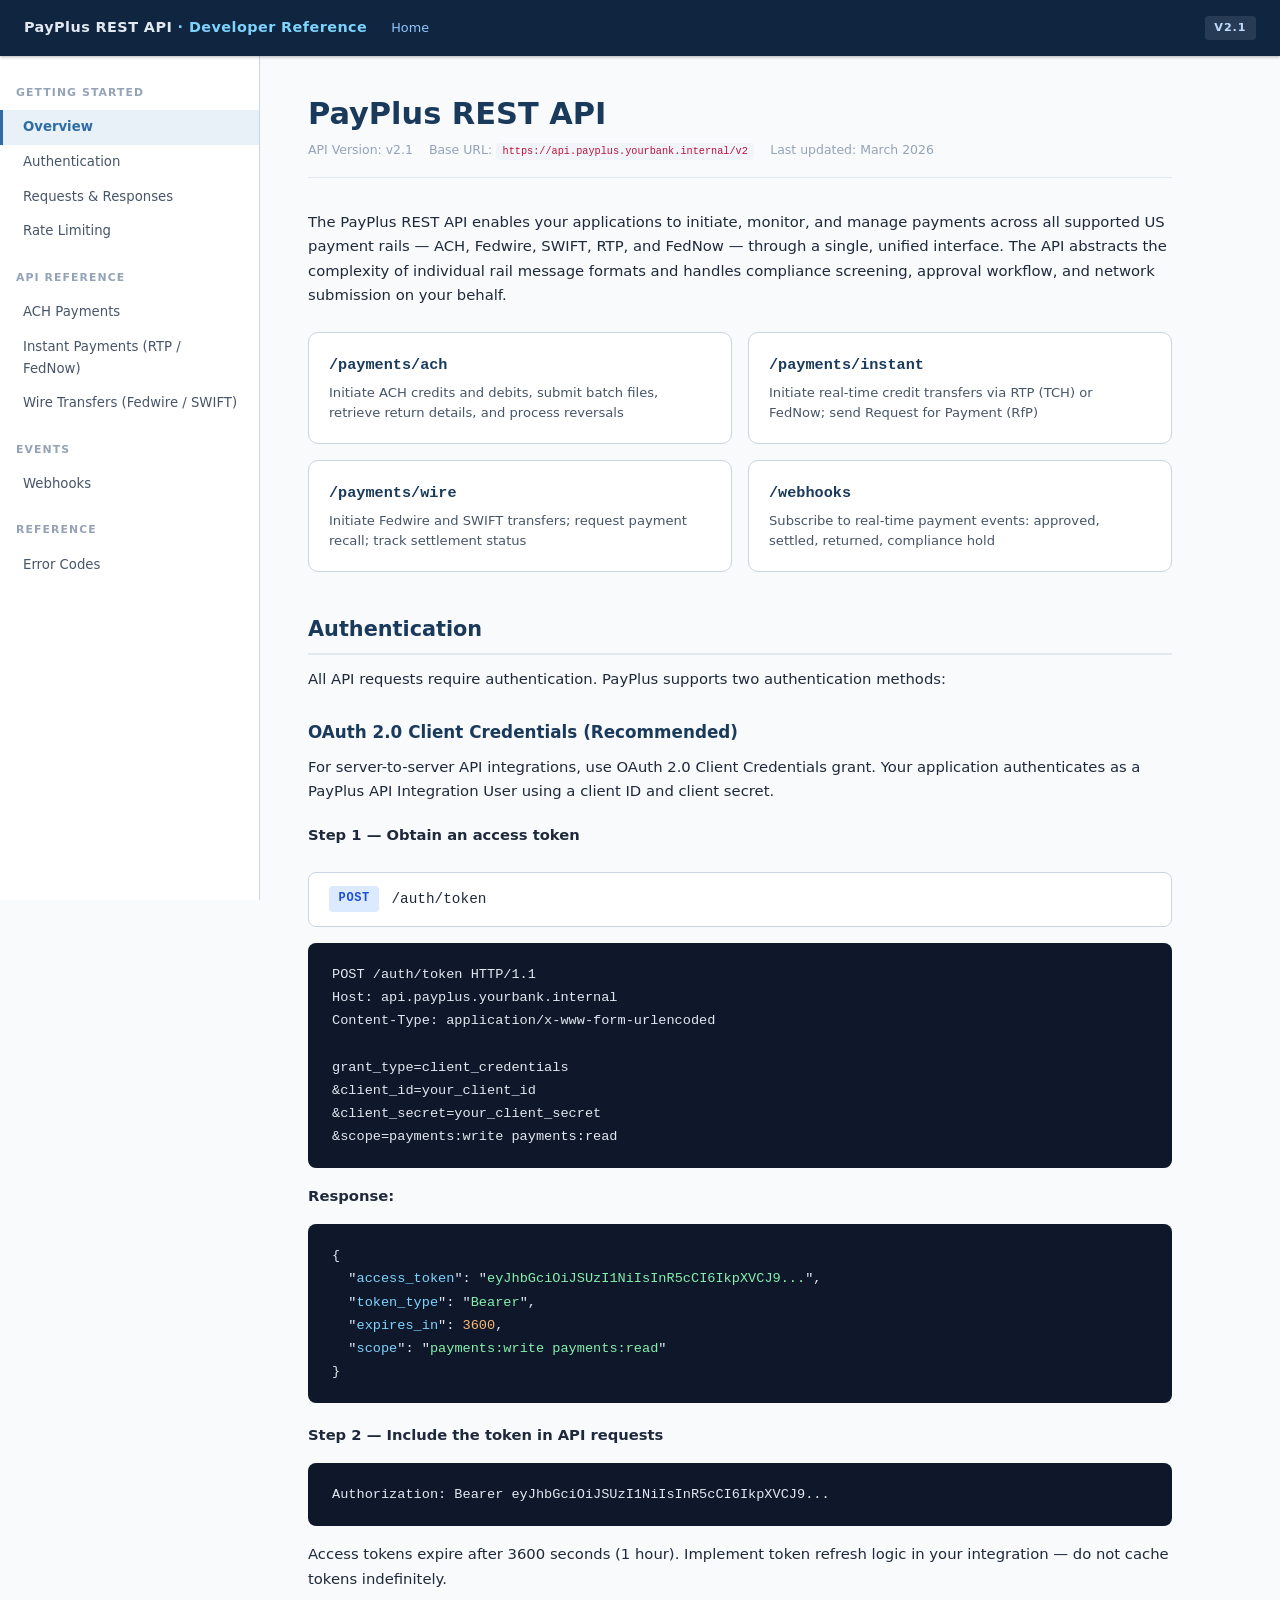
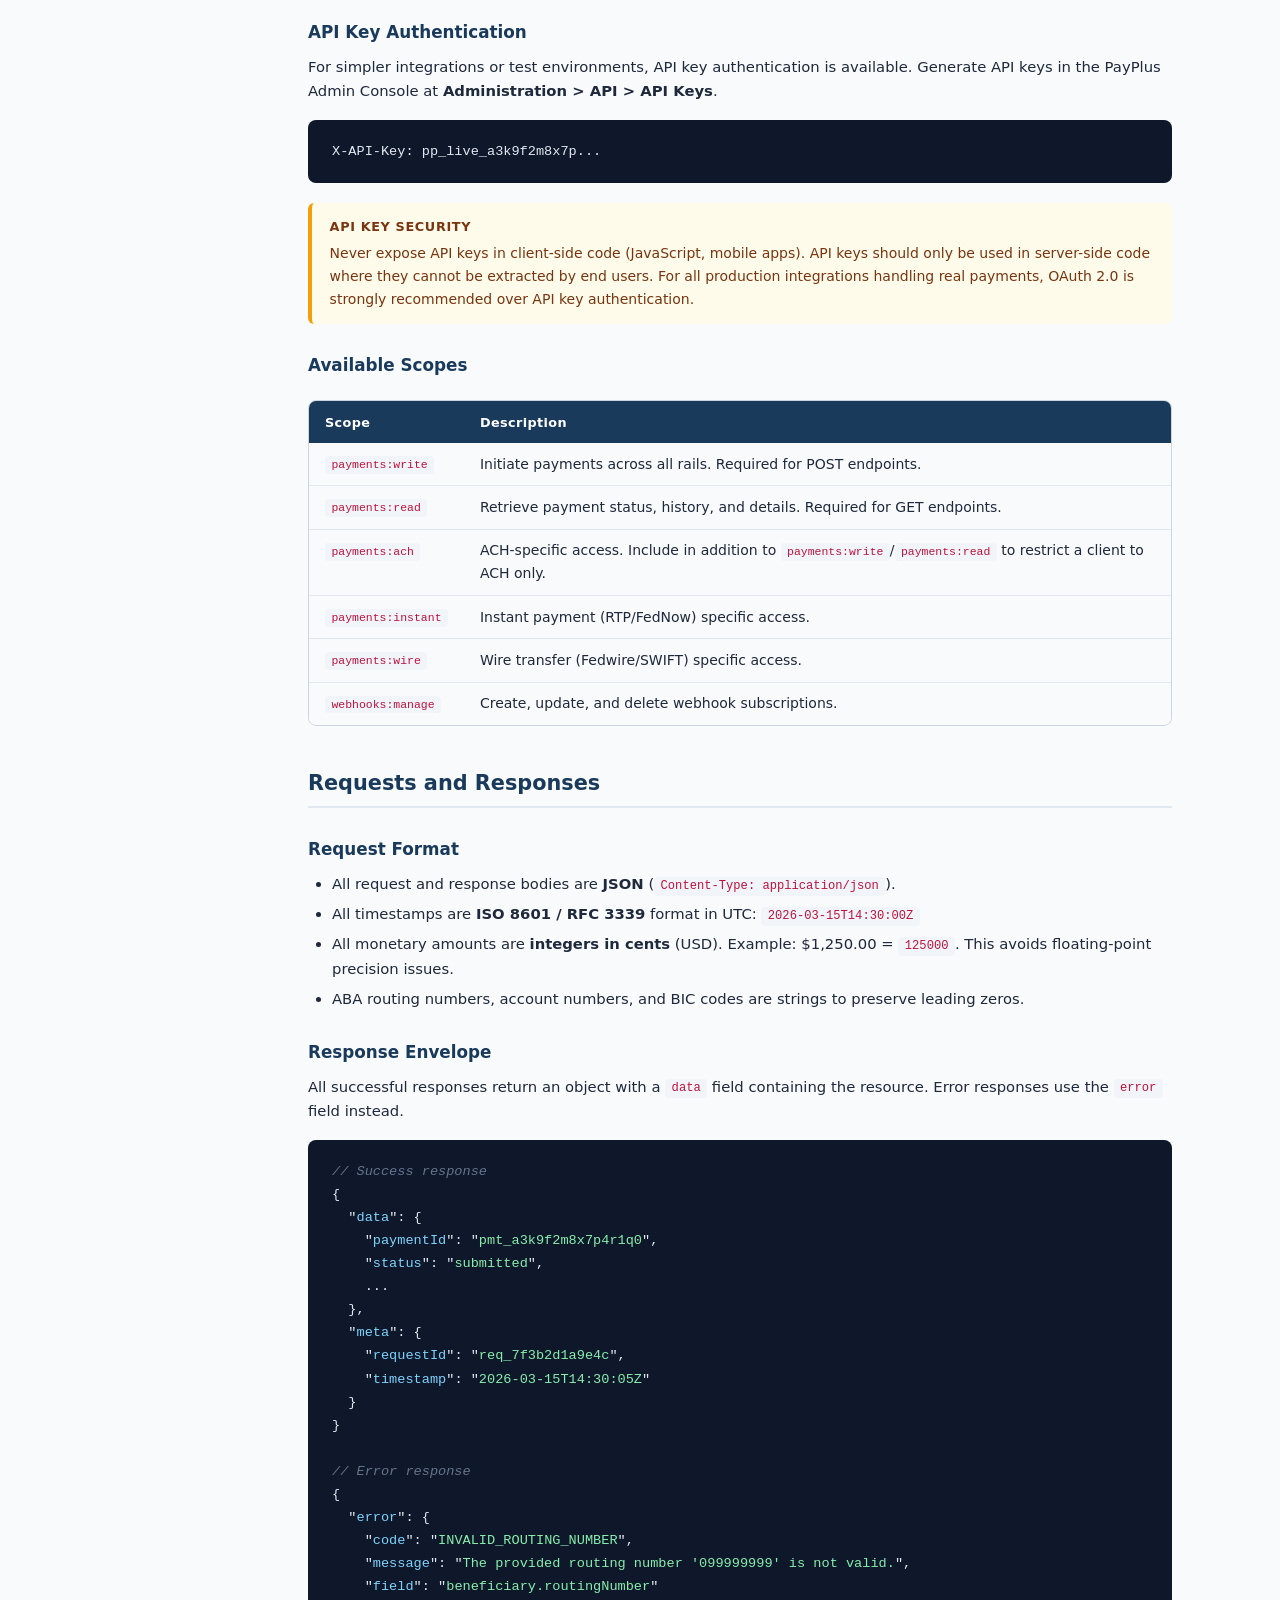
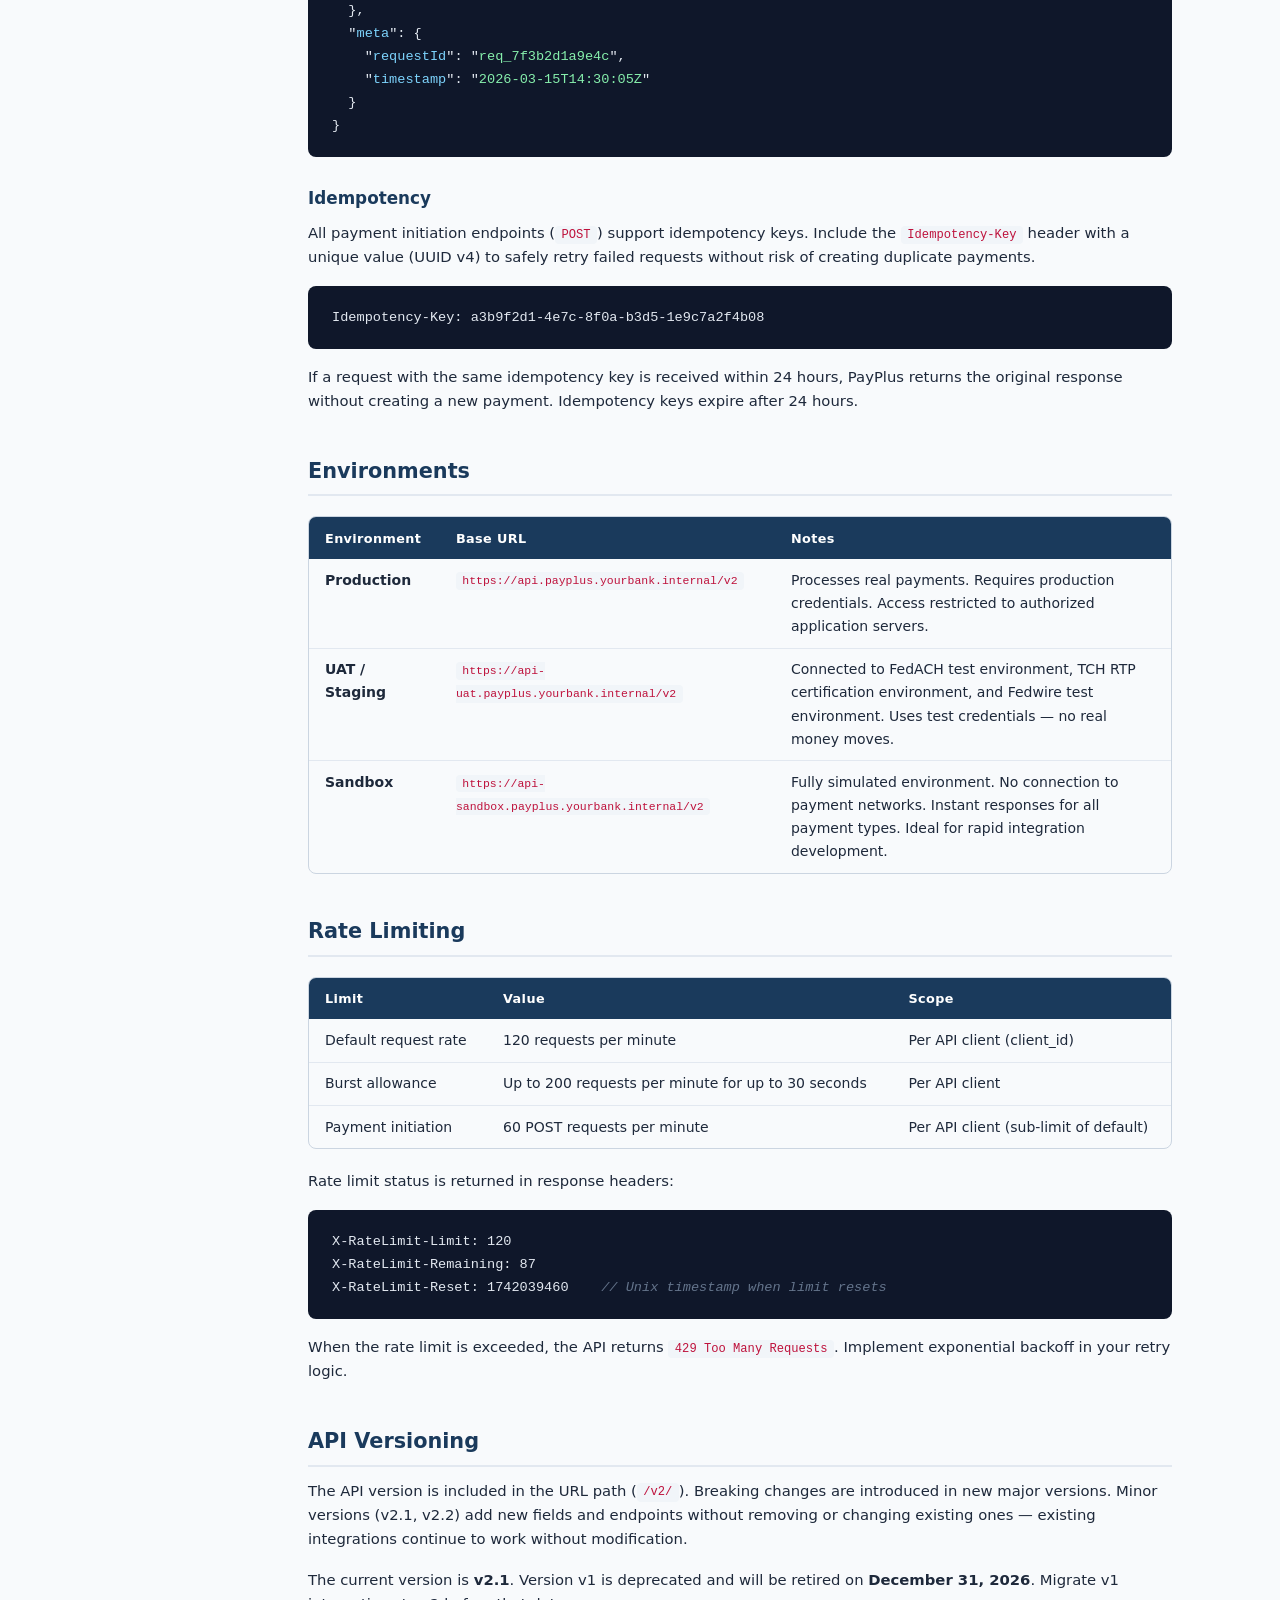
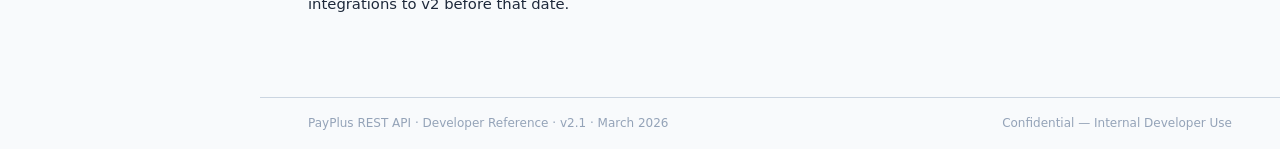
==== index.html @ 445bdaca "Add PayPlus REST API Developer Reference — 6-page API documentation site Covers authentication (OAut" ====
<!DOCTYPE html>
<html lang="en">
<head>
<meta charset="UTF-8">
<meta name="viewport" content="width=device-width, initial-scale=1.0">
<title>PayPlus REST API — Developer Reference</title>
<link rel="stylesheet" href="assets/style.css">
</head>
<body>

<header class="site-header">
  <a class="header-brand" href="index.html">PayPlus REST API <span>· Developer Reference</span></a>
  <div class="header-breadcrumb"><a href="index.html">Home</a></div>
  <span class="header-rail-badge">v2.1</span>
</header>

<nav class="sidebar">
  <div class="nav-section">Getting Started</div>
  <a href="index.html" class="active">Overview</a>
  <a href="index.html#authentication">Authentication</a>
  <a href="index.html#request-format">Requests &amp; Responses</a>
  <a href="index.html#rate-limiting">Rate Limiting</a>
  <div class="nav-section">API Reference</div>
  <a href="ach.html">ACH Payments</a>
  <a href="instant.html">Instant Payments (RTP / FedNow)</a>
  <a href="wire.html">Wire Transfers (Fedwire / SWIFT)</a>
  <div class="nav-section">Events</div>
  <a href="webhooks.html">Webhooks</a>
  <div class="nav-section">Reference</div>
  <a href="errors.html">Error Codes</a>
</nav>

<main class="main">

  <h1>PayPlus REST API</h1>
  <p class="topic-meta">
    <span>API Version: v2.1</span>
    <span>Base URL: <code>https://api.payplus.yourbank.internal/v2</code></span>
    <span>Last updated: March 2026</span>
  </p>

  <p>
    The PayPlus REST API enables your applications to initiate, monitor, and manage payments across all supported US payment rails — ACH, Fedwire, SWIFT, RTP, and FedNow — through a single, unified interface. The API abstracts the complexity of individual rail message formats and handles compliance screening, approval workflow, and network submission on your behalf.
  </p>

  <div class="section-grid">
    <a class="section-card" href="ach.html">
      <div class="section-card-title">/payments/ach</div>
      <div class="section-card-desc">Initiate ACH credits and debits, submit batch files, retrieve return details, and process reversals</div>
    </a>
    <a class="section-card" href="instant.html">
      <div class="section-card-title">/payments/instant</div>
      <div class="section-card-desc">Initiate real-time credit transfers via RTP (TCH) or FedNow; send Request for Payment (RfP)</div>
    </a>
    <a class="section-card" href="wire.html">
      <div class="section-card-title">/payments/wire</div>
      <div class="section-card-desc">Initiate Fedwire and SWIFT transfers; request payment recall; track settlement status</div>
    </a>
    <a class="section-card" href="webhooks.html">
      <div class="section-card-title">/webhooks</div>
      <div class="section-card-desc">Subscribe to real-time payment events: approved, settled, returned, compliance hold</div>
    </a>
  </div>

  <h2 id="authentication">Authentication</h2>
  <p>
    All API requests require authentication. PayPlus supports two authentication methods:
  </p>

  <h3>OAuth 2.0 Client Credentials (Recommended)</h3>
  <p>
    For server-to-server API integrations, use OAuth 2.0 Client Credentials grant. Your application authenticates as a PayPlus API Integration User using a client ID and client secret.
  </p>

  <h4>Step 1 — Obtain an access token</h4>
  <div class="endpoint">
    <span class="method method-post">POST</span>
    <span class="endpoint-url">/auth/token</span>
  </div>
  <pre><code>POST /auth/token HTTP/1.1
Host: api.payplus.yourbank.internal
Content-Type: application/x-www-form-urlencoded

grant_type=client_credentials
&amp;client_id=your_client_id
&amp;client_secret=your_client_secret
&amp;scope=payments:write payments:read</code></pre>

  <p><strong>Response:</strong></p>
  <pre><code>{
  "<span class="json-key">access_token</span>": "<span class="json-str">eyJhbGciOiJSUzI1NiIsInR5cCI6IkpXVCJ9...</span>",
  "<span class="json-key">token_type</span>": "<span class="json-str">Bearer</span>",
  "<span class="json-key">expires_in</span>": <span class="json-num">3600</span>,
  "<span class="json-key">scope</span>": "<span class="json-str">payments:write payments:read</span>"
}</code></pre>

  <h4>Step 2 — Include the token in API requests</h4>
  <pre><code>Authorization: Bearer eyJhbGciOiJSUzI1NiIsInR5cCI6IkpXVCJ9...</code></pre>

  <p>Access tokens expire after 3600 seconds (1 hour). Implement token refresh logic in your integration — do not cache tokens indefinitely.</p>

  <h3>API Key Authentication</h3>
  <p>For simpler integrations or test environments, API key authentication is available. Generate API keys in the PayPlus Admin Console at <strong>Administration &gt; API &gt; API Keys</strong>.</p>
  <pre><code>X-API-Key: pp_live_a3k9f2m8x7p...</code></pre>

  <div class="warning">
    <strong>API Key Security</strong>
    Never expose API keys in client-side code (JavaScript, mobile apps). API keys should only be used in server-side code where they cannot be extracted by end users. For all production integrations handling real payments, OAuth 2.0 is strongly recommended over API key authentication.
  </div>

  <h3>Available Scopes</h3>
  <div class="table-wrap">
    <table>
      <thead><tr><th>Scope</th><th>Description</th></tr></thead>
      <tbody>
        <tr><td><code>payments:write</code></td><td>Initiate payments across all rails. Required for POST endpoints.</td></tr>
        <tr><td><code>payments:read</code></td><td>Retrieve payment status, history, and details. Required for GET endpoints.</td></tr>
        <tr><td><code>payments:ach</code></td><td>ACH-specific access. Include in addition to <code>payments:write</code>/<code>payments:read</code> to restrict a client to ACH only.</td></tr>
        <tr><td><code>payments:instant</code></td><td>Instant payment (RTP/FedNow) specific access.</td></tr>
        <tr><td><code>payments:wire</code></td><td>Wire transfer (Fedwire/SWIFT) specific access.</td></tr>
        <tr><td><code>webhooks:manage</code></td><td>Create, update, and delete webhook subscriptions.</td></tr>
      </tbody>
    </table>
  </div>

  <h2 id="request-format">Requests and Responses</h2>

  <h3>Request Format</h3>
  <ul>
    <li>All request and response bodies are <strong>JSON</strong> (<code>Content-Type: application/json</code>).</li>
    <li>All timestamps are <strong>ISO 8601 / RFC 3339</strong> format in UTC: <code>2026-03-15T14:30:00Z</code></li>
    <li>All monetary amounts are <strong>integers in cents</strong> (USD). Example: $1,250.00 = <code>125000</code>. This avoids floating-point precision issues.</li>
    <li>ABA routing numbers, account numbers, and BIC codes are strings to preserve leading zeros.</li>
  </ul>

  <h3>Response Envelope</h3>
  <p>All successful responses return an object with a <code>data</code> field containing the resource. Error responses use the <code>error</code> field instead.</p>

  <pre><code><span class="json-comment">// Success response</span>
{
  "<span class="json-key">data</span>": {
    "<span class="json-key">paymentId</span>": "<span class="json-str">pmt_a3k9f2m8x7p4r1q0</span>",
    "<span class="json-key">status</span>": "<span class="json-str">submitted</span>",
    ...
  },
  "<span class="json-key">meta</span>": {
    "<span class="json-key">requestId</span>": "<span class="json-str">req_7f3b2d1a9e4c</span>",
    "<span class="json-key">timestamp</span>": "<span class="json-str">2026-03-15T14:30:05Z</span>"
  }
}

<span class="json-comment">// Error response</span>
{
  "<span class="json-key">error</span>": {
    "<span class="json-key">code</span>": "<span class="json-str">INVALID_ROUTING_NUMBER</span>",
    "<span class="json-key">message</span>": "<span class="json-str">The provided routing number '099999999' is not valid.</span>",
    "<span class="json-key">field</span>": "<span class="json-str">beneficiary.routingNumber</span>"
  },
  "<span class="json-key">meta</span>": {
    "<span class="json-key">requestId</span>": "<span class="json-str">req_7f3b2d1a9e4c</span>",
    "<span class="json-key">timestamp</span>": "<span class="json-str">2026-03-15T14:30:05Z</span>"
  }
}</code></pre>

  <h3>Idempotency</h3>
  <p>
    All payment initiation endpoints (<code>POST</code>) support idempotency keys. Include the <code>Idempotency-Key</code> header with a unique value (UUID v4) to safely retry failed requests without risk of creating duplicate payments.
  </p>
  <pre><code>Idempotency-Key: a3b9f2d1-4e7c-8f0a-b3d5-1e9c7a2f4b08</code></pre>
  <p>
    If a request with the same idempotency key is received within 24 hours, PayPlus returns the original response without creating a new payment. Idempotency keys expire after 24 hours.
  </p>

  <h2 id="environments">Environments</h2>
  <div class="table-wrap">
    <table>
      <thead><tr><th>Environment</th><th>Base URL</th><th>Notes</th></tr></thead>
      <tbody>
        <tr>
          <td><strong>Production</strong></td>
          <td><code>https://api.payplus.yourbank.internal/v2</code></td>
          <td>Processes real payments. Requires production credentials. Access restricted to authorized application servers.</td>
        </tr>
        <tr>
          <td><strong>UAT / Staging</strong></td>
          <td><code>https://api-uat.payplus.yourbank.internal/v2</code></td>
          <td>Connected to FedACH test environment, TCH RTP certification environment, and Fedwire test environment. Uses test credentials — no real money moves.</td>
        </tr>
        <tr>
          <td><strong>Sandbox</strong></td>
          <td><code>https://api-sandbox.payplus.yourbank.internal/v2</code></td>
          <td>Fully simulated environment. No connection to payment networks. Instant responses for all payment types. Ideal for rapid integration development.</td>
        </tr>
      </tbody>
    </table>
  </div>

  <h2 id="rate-limiting">Rate Limiting</h2>
  <div class="table-wrap">
    <table>
      <thead><tr><th>Limit</th><th>Value</th><th>Scope</th></tr></thead>
      <tbody>
        <tr><td>Default request rate</td><td>120 requests per minute</td><td>Per API client (client_id)</td></tr>
        <tr><td>Burst allowance</td><td>Up to 200 requests per minute for up to 30 seconds</td><td>Per API client</td></tr>
        <tr><td>Payment initiation</td><td>60 POST requests per minute</td><td>Per API client (sub-limit of default)</td></tr>
      </tbody>
    </table>
  </div>
  <p>Rate limit status is returned in response headers:</p>
  <pre><code>X-RateLimit-Limit: 120
X-RateLimit-Remaining: 87
X-RateLimit-Reset: 1742039460    <span class="json-comment">// Unix timestamp when limit resets</span></code></pre>
  <p>When the rate limit is exceeded, the API returns <code>429 Too Many Requests</code>. Implement exponential backoff in your retry logic.</p>

  <h2 id="versioning">API Versioning</h2>
  <p>
    The API version is included in the URL path (<code>/v2/</code>). Breaking changes are introduced in new major versions. Minor versions (v2.1, v2.2) add new fields and endpoints without removing or changing existing ones — existing integrations continue to work without modification.
  </p>
  <p>
    The current version is <strong>v2.1</strong>. Version v1 is deprecated and will be retired on <strong>December 31, 2026</strong>. Migrate v1 integrations to v2 before that date.
  </p>

</main>

<footer class="site-footer">
  <span>PayPlus REST API · Developer Reference · v2.1 · March 2026</span>
  <span>Confidential — Internal Developer Use</span>
</footer>

</body>
</html>
---- assets/style.css ----
/* ============================================================
   PayPlus REST API — Developer Documentation Stylesheet
   Audience: Integration Developers, Core Banking Engineers
   Style: Developer API reference (Stripe/Plaid-inspired structure)
   ============================================================ */

:root {
  --primary:       #1a3a5c;
  --primary-dark:  #0f2540;
  --accent:        #2e6da4;
  --accent-light:  #e8f0f8;
  --green:         #16a34a;
  --green-bg:      #f0fdf4;
  --warning:       #b45309;
  --warning-bg:    #fffbeb;
  --warning-border:#f59e0b;
  --danger:        #991b1b;
  --danger-bg:     #fef2f2;
  --text:          #1e293b;
  --text-secondary:#475569;
  --text-muted:    #94a3b8;
  --border:        #cbd5e1;
  --border-light:  #e2e8f0;
  --bg:            #f8fafc;
  --bg-card:       #ffffff;
  --code-bg:       #0f172a;
  --nav-width:     260px;
  --header-h:      56px;
}

*, *::before, *::after { box-sizing: border-box; margin: 0; padding: 0; }
html { font-size: 16px; scroll-behavior: smooth; }
body {
  font-family: 'Segoe UI', system-ui, -apple-system, sans-serif;
  color: var(--text);
  background: var(--bg);
  line-height: 1.65;
}

/* ── HEADER ── */
.site-header {
  position: fixed; top: 0; left: 0; right: 0;
  height: var(--header-h);
  background: var(--primary-dark);
  color: #fff;
  display: flex; align-items: center;
  padding: 0 1.5rem; gap: 1.5rem;
  z-index: 100;
  box-shadow: 0 1px 3px rgba(0,0,0,0.3);
}
.header-brand { font-size: 0.9rem; font-weight: 700; letter-spacing: 0.03em; color: #e2e8f0; text-decoration: none; white-space: nowrap; }
.header-brand span { color: #7dd3fc; }
.header-breadcrumb { font-size: 0.8rem; color: #94a3b8; display: flex; align-items: center; gap: 0.4rem; }
.header-breadcrumb a { color: #93c5fd; text-decoration: none; }
.header-breadcrumb a:hover { text-decoration: underline; }
.header-rail-badge { margin-left: auto; font-size: 0.7rem; font-weight: 600; letter-spacing: 0.08em; text-transform: uppercase; background: rgba(255,255,255,0.1); color: #bfdbfe; padding: 0.2rem 0.6rem; border-radius: 4px; }

/* ── SIDEBAR ── */
.sidebar {
  position: fixed; top: var(--header-h); left: 0; bottom: 0;
  width: var(--nav-width);
  background: var(--bg-card);
  border-right: 1px solid var(--border);
  overflow-y: auto;
  padding: 1.5rem 0 2rem;
  z-index: 90;
}
.nav-section { padding: 0.25rem 1rem 0.5rem; font-size: 0.68rem; font-weight: 700; letter-spacing: 0.1em; text-transform: uppercase; color: var(--text-muted); margin-top: 1rem; }
.nav-section:first-child { margin-top: 0; }
.sidebar a { display: block; padding: 0.4rem 1.25rem; font-size: 0.83rem; color: var(--text-secondary); text-decoration: none; border-left: 3px solid transparent; transition: all 0.15s; }
.sidebar a:hover  { color: var(--accent); background: var(--accent-light); border-left-color: var(--accent); }
.sidebar a.active { color: var(--accent); background: var(--accent-light); border-left-color: var(--accent); font-weight: 600; }

/* ── MAIN ── */
.main { margin-left: var(--nav-width); margin-top: var(--header-h); padding: 2.5rem 3rem 4rem; max-width: 960px; }

/* ── TYPOGRAPHY ── */
h1 { font-size: 1.9rem; font-weight: 700; color: var(--primary); margin-bottom: 0.5rem; line-height: 1.2; }
h2 { font-size: 1.3rem; font-weight: 700; color: var(--primary); margin: 2.5rem 0 0.75rem; padding-bottom: 0.4rem; border-bottom: 2px solid var(--border-light); }
h3 { font-size: 1.05rem; font-weight: 600; color: var(--primary); margin: 1.75rem 0 0.5rem; }
h4 { font-size: 0.92rem; font-weight: 600; color: var(--text); margin: 1.25rem 0 0.35rem; }
p { margin-bottom: 1rem; color: var(--text); font-size: 0.925rem; }
ul, ol { margin-bottom: 1rem; padding-left: 1.5rem; }
li { margin-bottom: 0.35rem; font-size: 0.925rem; color: var(--text); }
a { color: var(--accent); }

/* ── TOPIC META ── */
.topic-meta { font-size: 0.78rem; color: var(--text-muted); margin-bottom: 2rem; padding-bottom: 1rem; border-bottom: 1px solid var(--border-light); display: flex; flex-wrap: wrap; gap: 1rem; }

/* ── ADMONITIONS ── */
.note, .warning, .important, .tip {
  padding: 0.85rem 1rem 0.85rem 1.1rem;
  border-radius: 6px; margin: 1.25rem 0;
  font-size: 0.875rem; border-left: 4px solid;
}
.note      { background: #eff6ff; border-color: #3b82f6; color: #1e3a5f; }
.warning   { background: var(--warning-bg); border-color: var(--warning-border); color: #78350f; }
.important { background: #fef2f2; border-color: #ef4444; color: #7f1d1d; }
.tip       { background: var(--green-bg); border-color: #22c55e; color: #14532d; }
.note strong, .warning strong, .important strong, .tip strong { display: block; margin-bottom: 0.25rem; font-size: 0.8rem; letter-spacing: 0.05em; text-transform: uppercase; }

/* ── TABLES ── */
.table-wrap { overflow-x: auto; margin: 1.25rem 0; border-radius: 8px; border: 1px solid var(--border); }
table { width: 100%; border-collapse: collapse; font-size: 0.875rem; }
thead tr { background: var(--primary); color: #fff; }
thead th { padding: 0.65rem 1rem; text-align: left; font-weight: 600; font-size: 0.8rem; letter-spacing: 0.03em; }
tbody tr { border-bottom: 1px solid var(--border-light); }
tbody tr:last-child { border-bottom: none; }
tbody tr:nth-child(even) { background: var(--bg); }
tbody td { padding: 0.6rem 1rem; vertical-align: top; }
tbody tr:hover { background: var(--accent-light); }

/* ── CODE ── */
code {
  font-family: 'Consolas', 'Cascadia Code', 'Courier New', monospace;
  font-size: 0.82em;
  background: #f1f5f9;
  padding: 0.15rem 0.4rem;
  border-radius: 4px;
  color: #be123c;
}
pre {
  background: var(--code-bg);
  color: #e2e8f0;
  padding: 1.25rem 1.5rem;
  border-radius: 8px;
  overflow-x: auto;
  margin: 1rem 0;
  font-size: 0.85rem;
  line-height: 1.7;
  font-family: 'Consolas', 'Cascadia Code', 'Courier New', monospace;
}
pre code { background: none; color: inherit; padding: 0; font-size: inherit; }
.json-key   { color: #7dd3fc; }
.json-str   { color: #86efac; }
.json-num   { color: #fdba74; }
.json-bool  { color: #c4b5fd; }
.json-null  { color: #94a3b8; }
.json-comment { color: #64748b; font-style: italic; }

/* ── ENDPOINT BLOCK ── */
.endpoint {
  display: flex;
  align-items: center;
  gap: 0.75rem;
  background: var(--bg-card);
  border: 1px solid var(--border);
  border-radius: 8px;
  padding: 0.85rem 1.25rem;
  margin: 1.5rem 0 0.75rem;
  font-family: 'Consolas', 'Courier New', monospace;
}
.method { font-size: 0.75rem; font-weight: 700; padding: 0.2rem 0.6rem; border-radius: 4px; letter-spacing: 0.05em; white-space: nowrap; }
.method-post   { background: #dbeafe; color: #1d4ed8; }
.method-get    { background: #dcfce7; color: #15803d; }
.method-delete { background: #fee2e2; color: #b91c1c; }
.method-put    { background: #fef9c3; color: #a16207; }
.endpoint-url  { font-size: 0.9rem; color: var(--text); }

/* ── PARAM TABLES ── */
.required-badge { background: #fee2e2; color: #991b1b; font-size: 0.7rem; font-weight: 600; padding: 0.1rem 0.4rem; border-radius: 3px; text-transform: uppercase; letter-spacing: 0.04em; vertical-align: middle; }
.optional-badge { background: #f1f5f9; color: #64748b; font-size: 0.7rem; font-weight: 600; padding: 0.1rem 0.4rem; border-radius: 3px; text-transform: uppercase; letter-spacing: 0.04em; vertical-align: middle; }

/* ── BADGES ── */
.badge { display: inline-block; padding: 0.15rem 0.5rem; border-radius: 4px; font-size: 0.72rem; font-weight: 600; letter-spacing: 0.04em; text-transform: uppercase; vertical-align: middle; }
.badge-green  { background: #dcfce7; color: #166534; }
.badge-red    { background: #fee2e2; color: #991b1b; }
.badge-yellow { background: #fef9c3; color: #854d0e; }
.badge-blue   { background: #dbeafe; color: #1e40af; }
.badge-gray   { background: #f1f5f9; color: #475569; }

/* ── HTTP STATUS CODES ── */
.status-2xx { color: var(--green); font-weight: 700; }
.status-4xx { color: #d97706; font-weight: 700; }
.status-5xx { color: var(--danger); font-weight: 700; }

/* ── SECTION NAV ── */
.doc-nav { display: flex; justify-content: space-between; margin-top: 3rem; padding-top: 1.5rem; border-top: 1px solid var(--border); }
.doc-nav a { font-size: 0.85rem; font-weight: 600; color: var(--accent); text-decoration: none; padding: 0.5rem 0.75rem; border: 1px solid var(--border); border-radius: 6px; transition: all 0.15s; }
.doc-nav a:hover { background: var(--accent-light); border-color: var(--accent); }

/* ── INDEX GRID ── */
.section-grid { display: grid; grid-template-columns: repeat(2, 1fr); gap: 1rem; margin: 1.5rem 0; }
.section-card { background: var(--bg-card); border: 1px solid var(--border); border-radius: 10px; padding: 1.25rem; text-decoration: none; display: block; transition: all 0.2s; }
.section-card:hover { border-color: var(--accent); box-shadow: 0 4px 12px rgba(46,109,164,0.12); transform: translateY(-2px); }
.section-card-title { font-size: 0.95rem; font-weight: 700; color: var(--primary); margin-bottom: 0.25rem; font-family: 'Consolas', monospace; }
.section-card-desc  { font-size: 0.82rem; color: var(--text-secondary); line-height: 1.5; margin-top: 0.35rem; }

/* ── FOOTER ── */
.site-footer { margin-left: var(--nav-width); padding: 1rem 3rem; font-size: 0.75rem; color: var(--text-muted); border-top: 1px solid var(--border); display: flex; justify-content: space-between; }

/* ── RESPONSIVE ── */
@media (max-width: 900px) {
  .sidebar { display: none; }
  .main, .site-footer { margin-left: 0; padding: 1.5rem; }
  .section-grid { grid-template-columns: 1fr; }
}
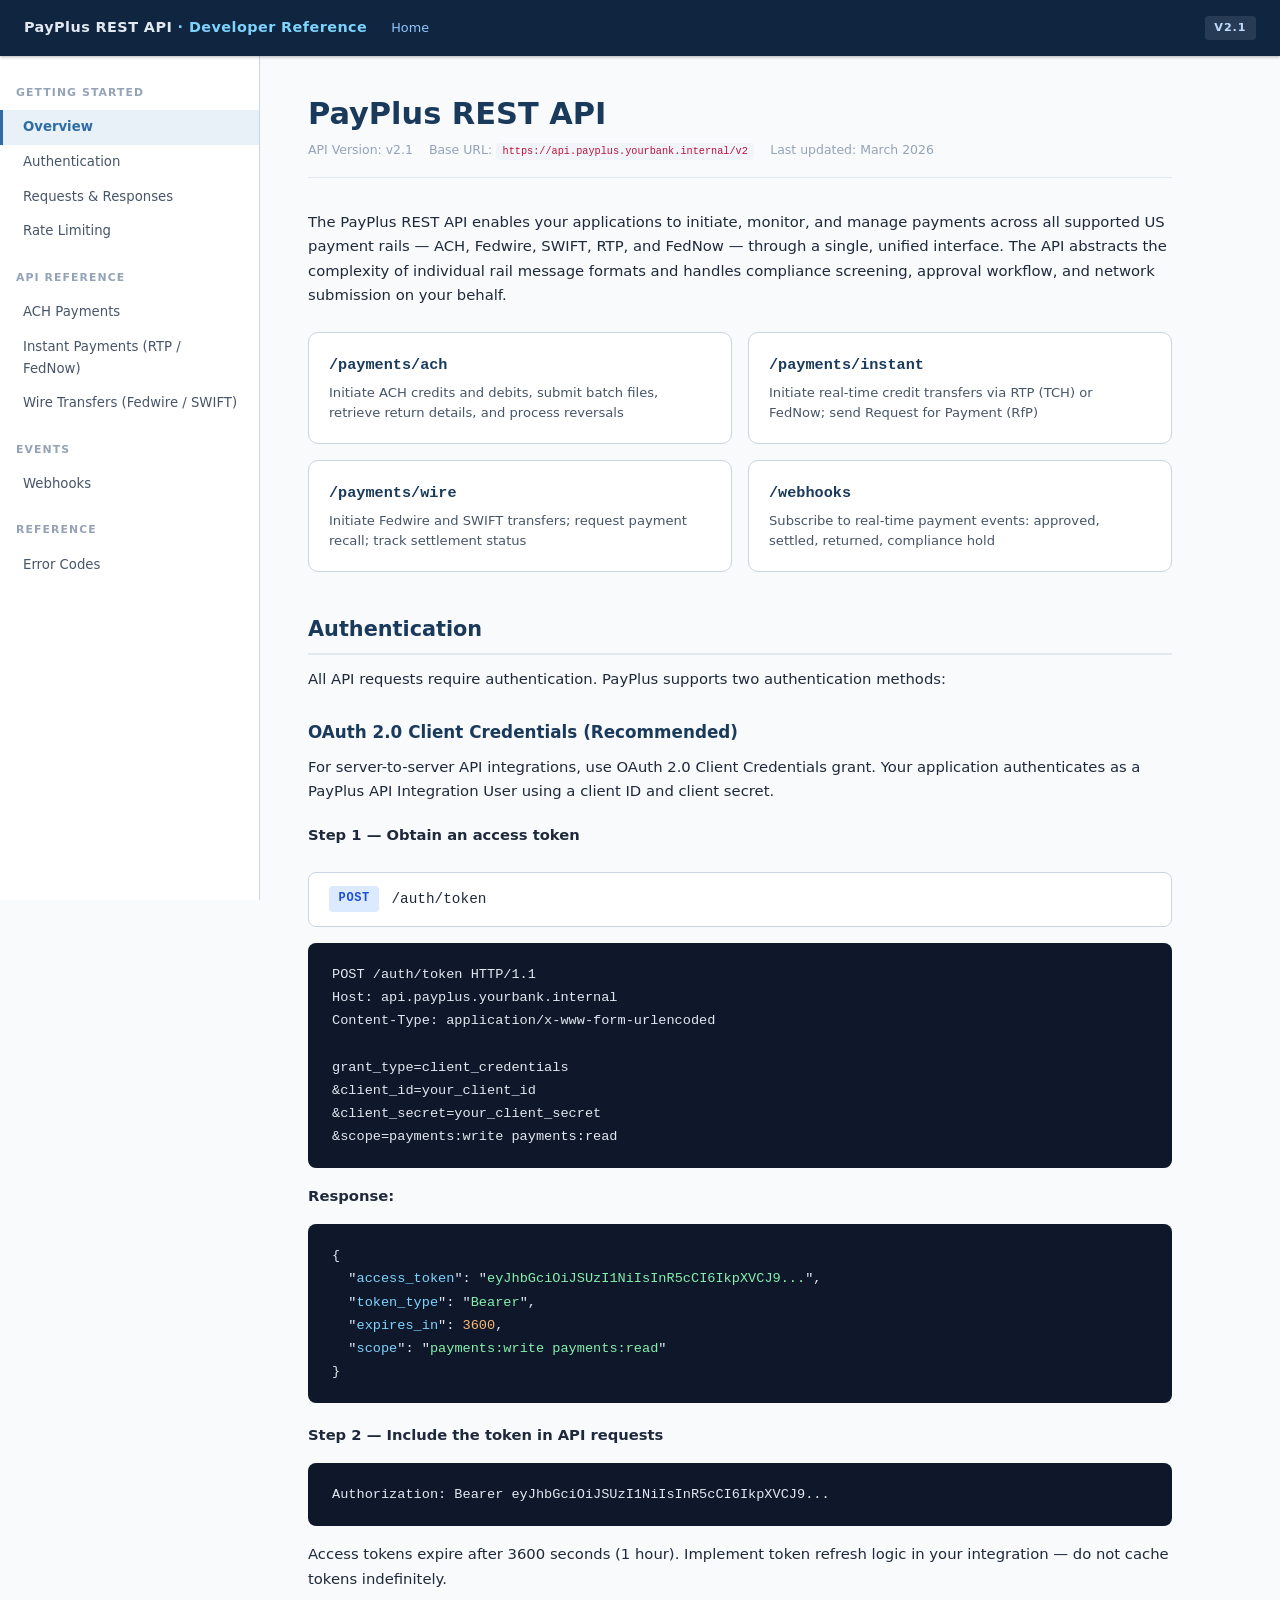
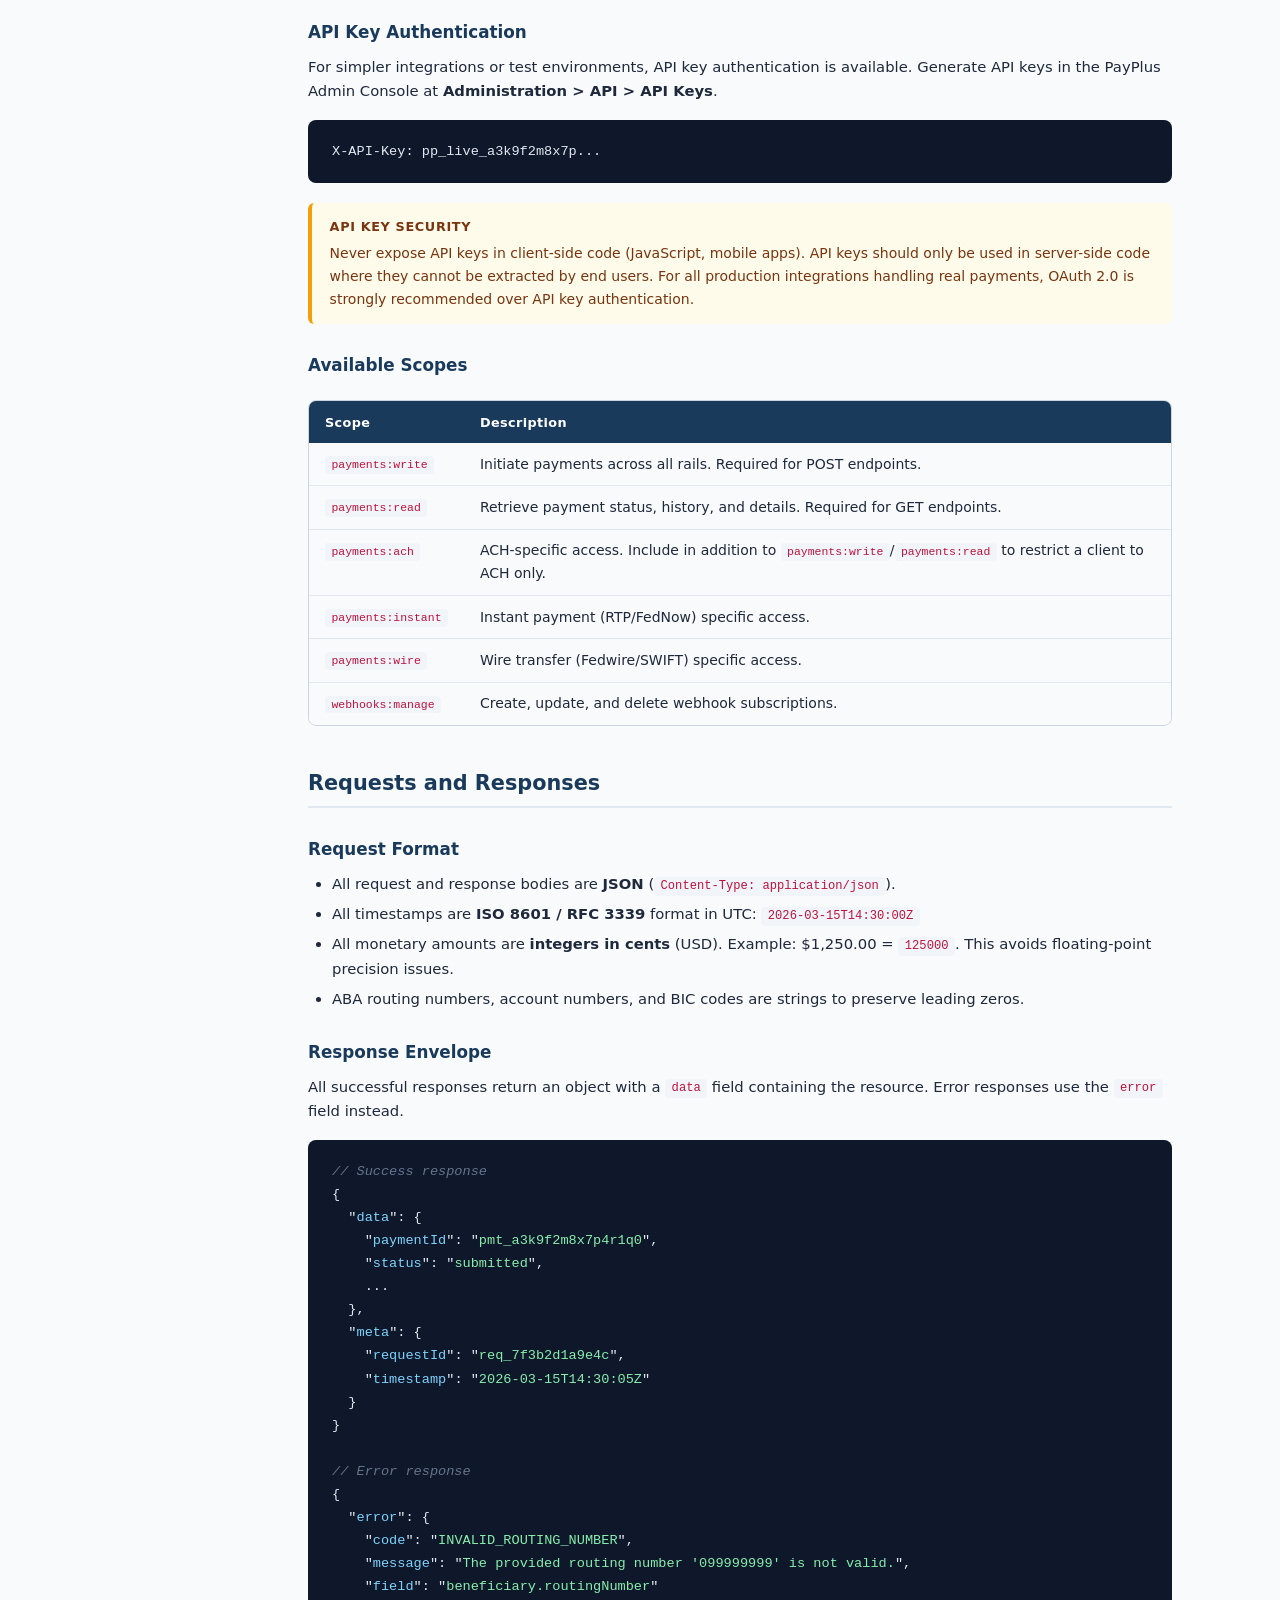
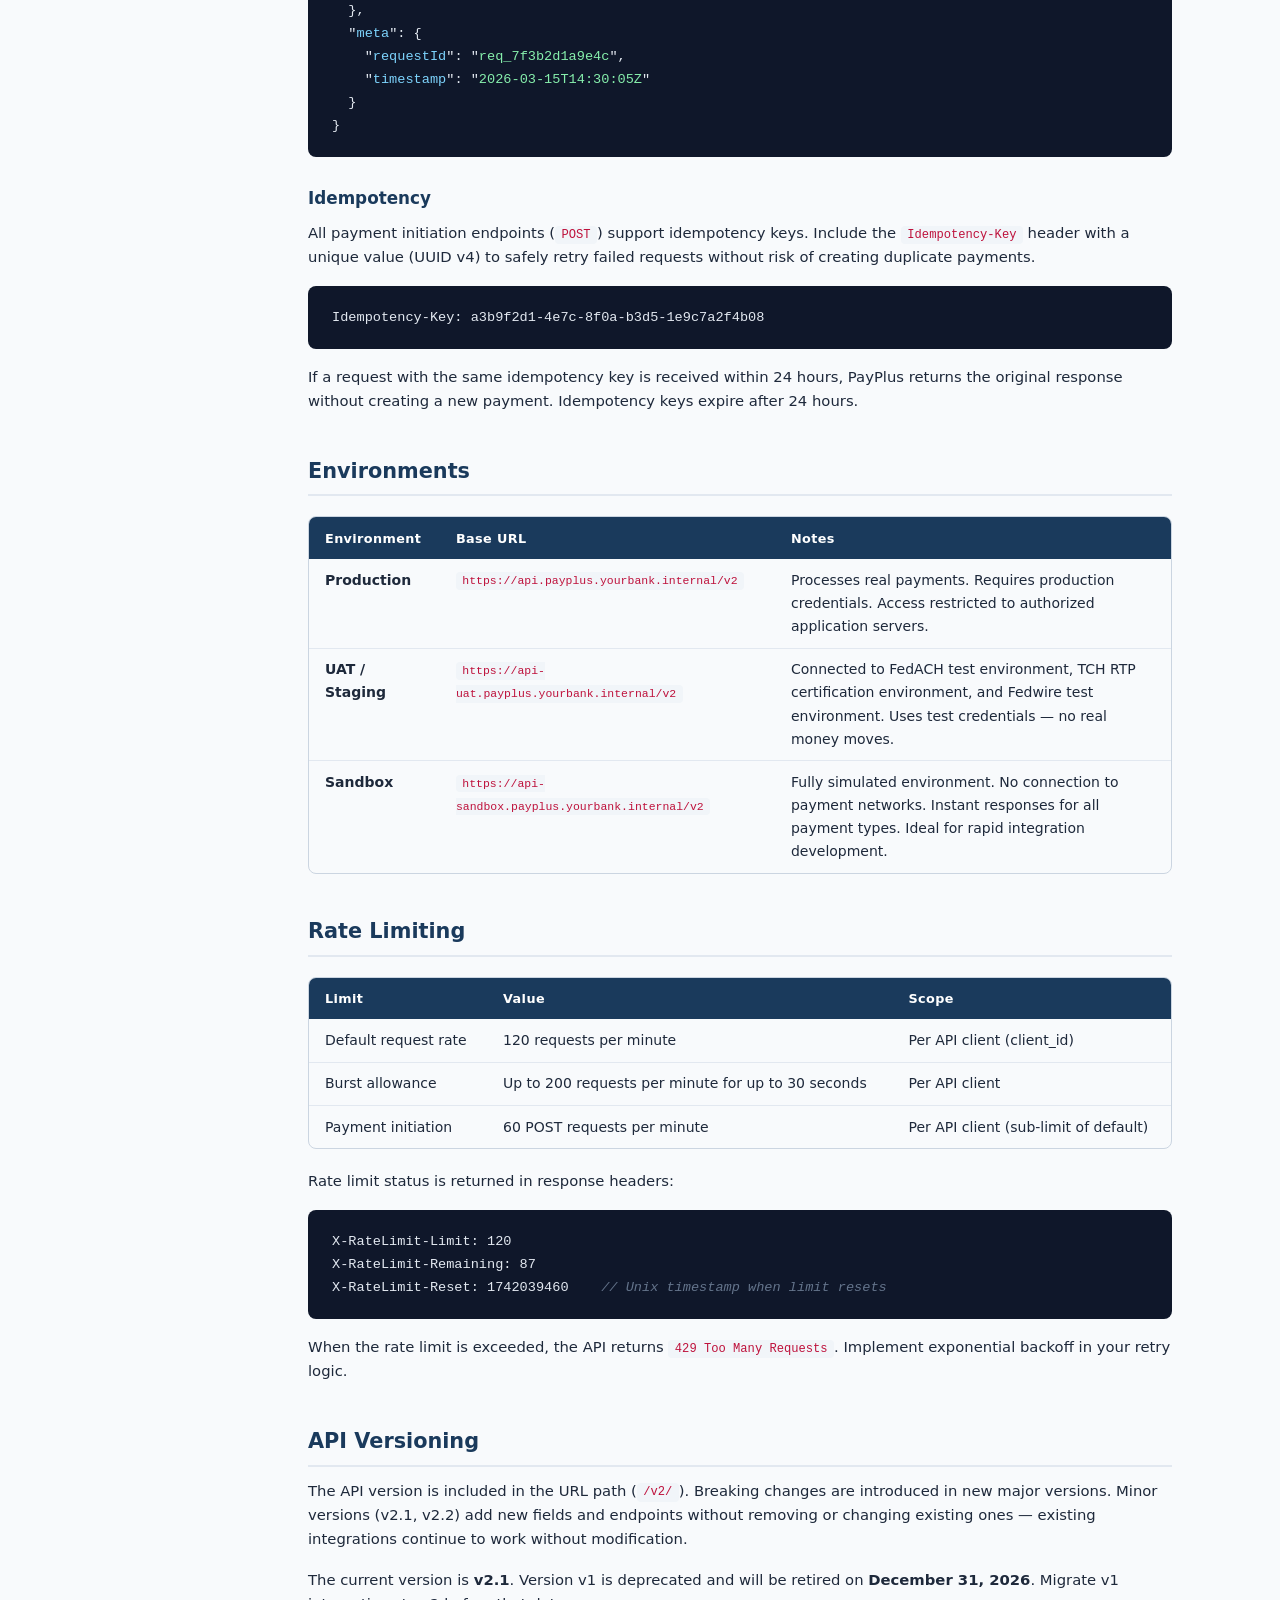
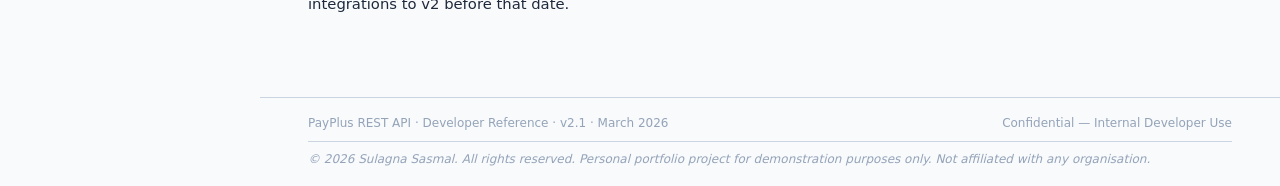
==== commit bcd7d6de: "feat: add copyright footer -- 2026 Sulagna Sasmal personal portfolio" ====
--- a/index.html
+++ b/index.html
@@ -225,6 +225,7 @@
 <footer class="site-footer">
   <span>PayPlus REST API · Developer Reference · v2.1 · March 2026</span>
   <span>Confidential — Internal Developer Use</span>
+  <span class="copyright">&copy; 2026 Sulagna Sasmal. All rights reserved. Personal portfolio project for demonstration purposes only. Not affiliated with any organisation.</span>
 </footer>
 
 </body>
--- a/assets/style.css
+++ b/assets/style.css
@@ -187,7 +187,8 @@
 .section-card-desc  { font-size: 0.82rem; color: var(--text-secondary); line-height: 1.5; margin-top: 0.35rem; }
 
 /* ── FOOTER ── */
-.site-footer { margin-left: var(--nav-width); padding: 1rem 3rem; font-size: 0.75rem; color: var(--text-muted); border-top: 1px solid var(--border); display: flex; justify-content: space-between; }
+.site-footer { margin-left: var(--nav-width); padding: 1rem 3rem; font-size: 0.75rem; color: var(--text-muted); border-top: 1px solid var(--border); display: flex; flex-wrap: wrap; justify-content: space-between; gap: 0.25rem; }
+.site-footer .copyright { width: 100%; border-top: 1px solid var(--border); padding-top: 0.5rem; margin-top: 0.25rem; font-style: italic; }
 
 /* ── RESPONSIVE ── */
 @media (max-width: 900px) {
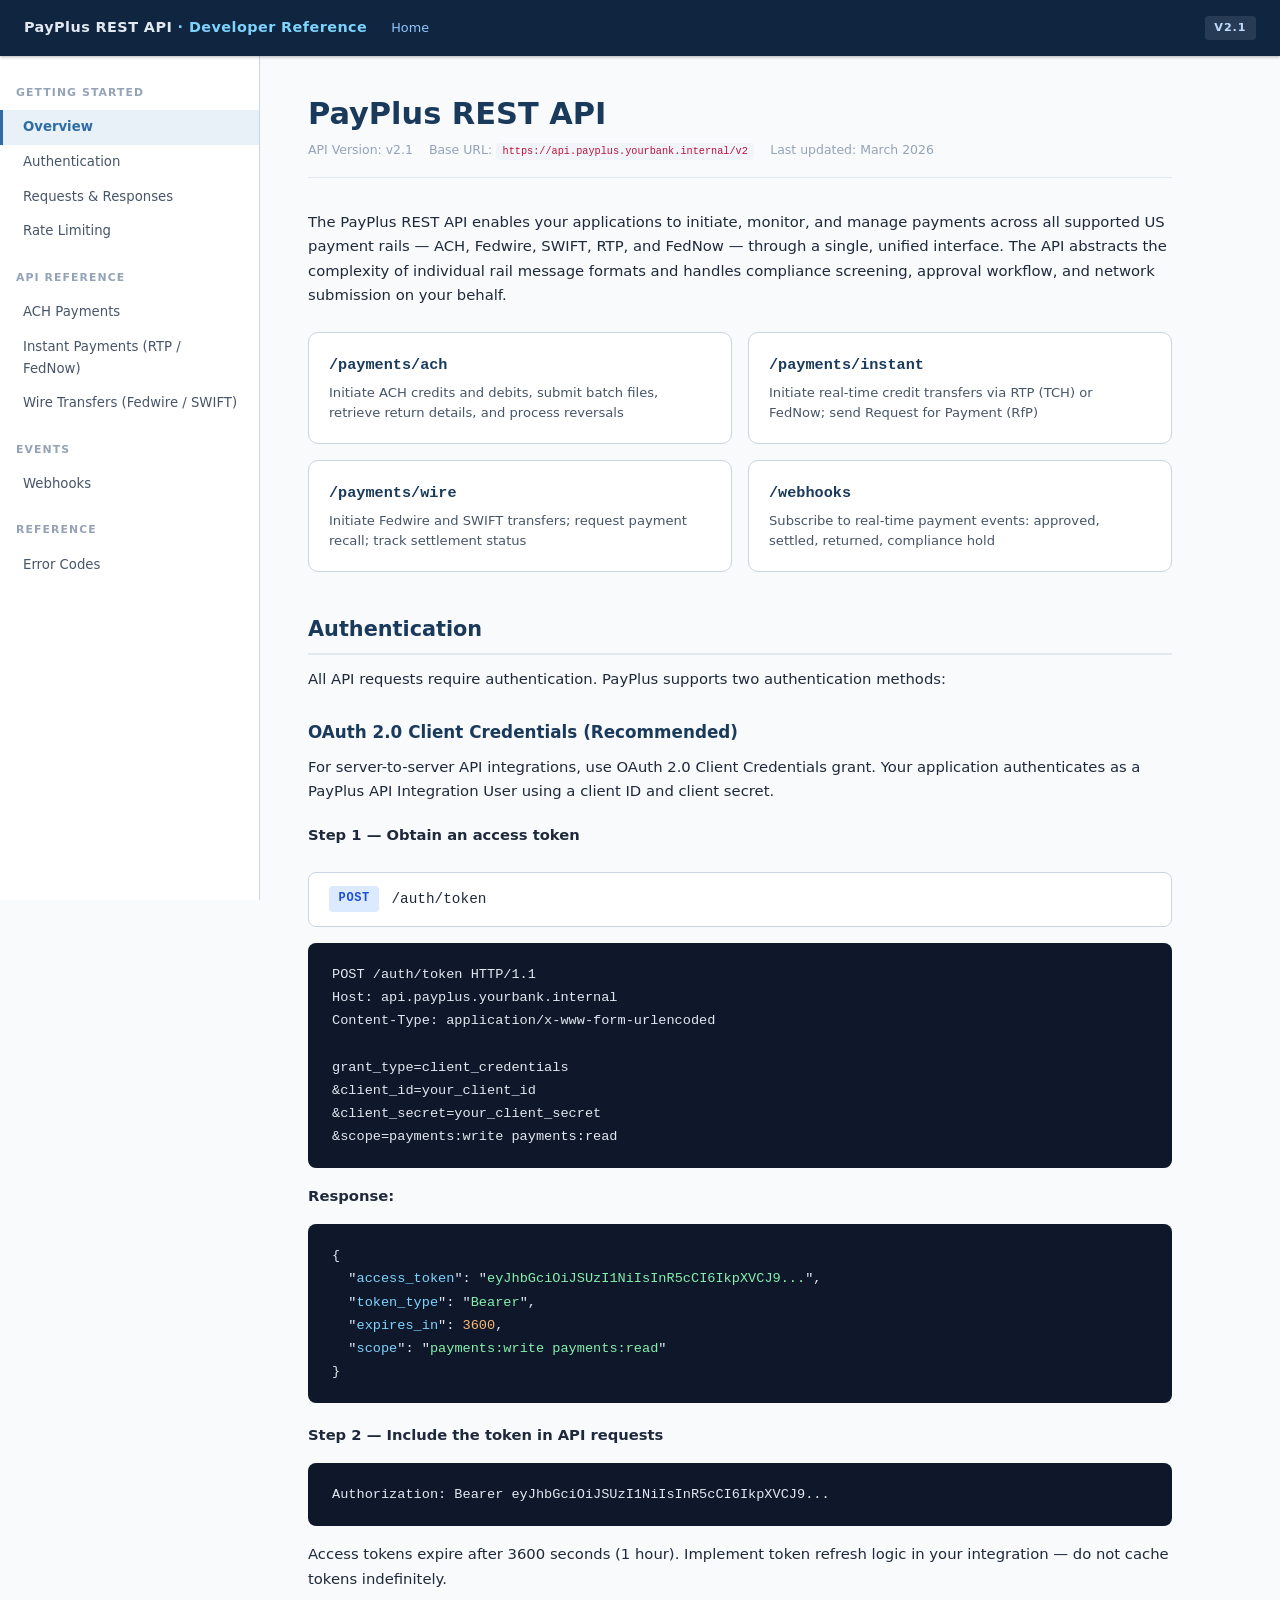
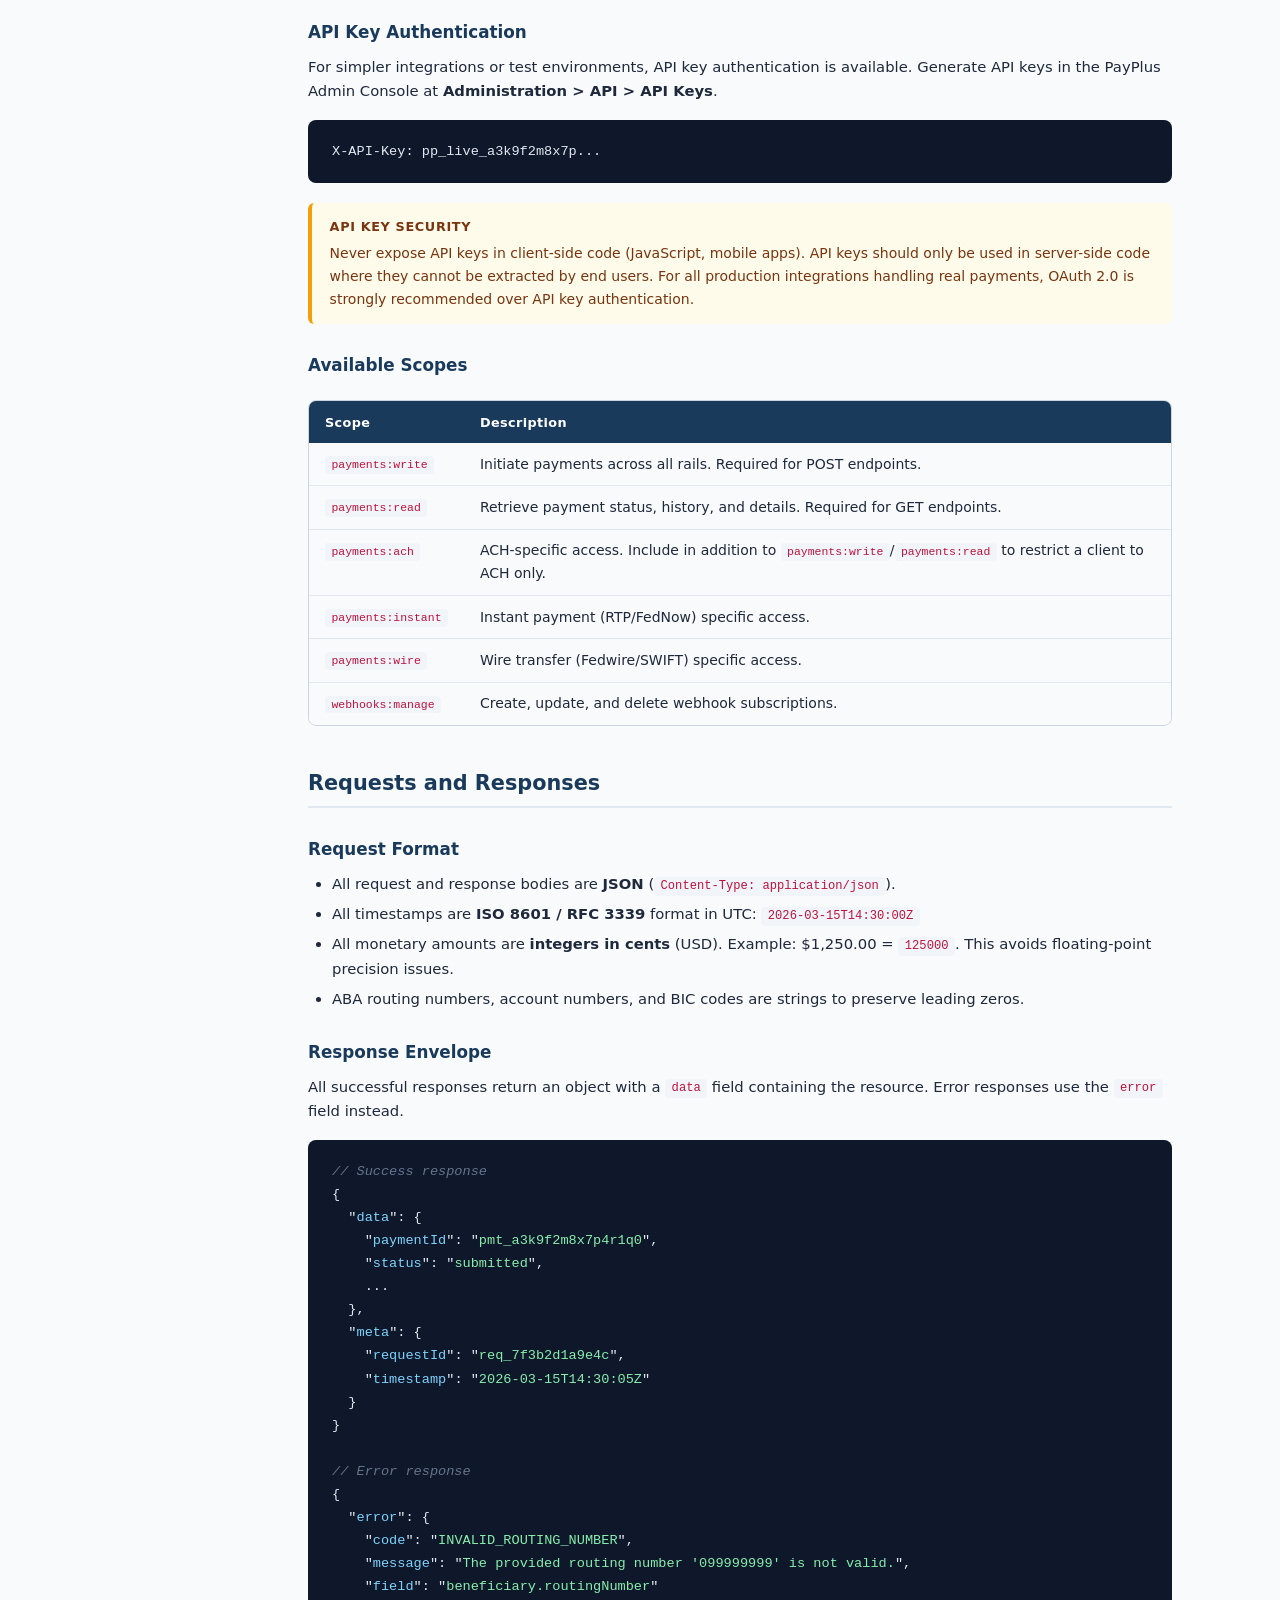
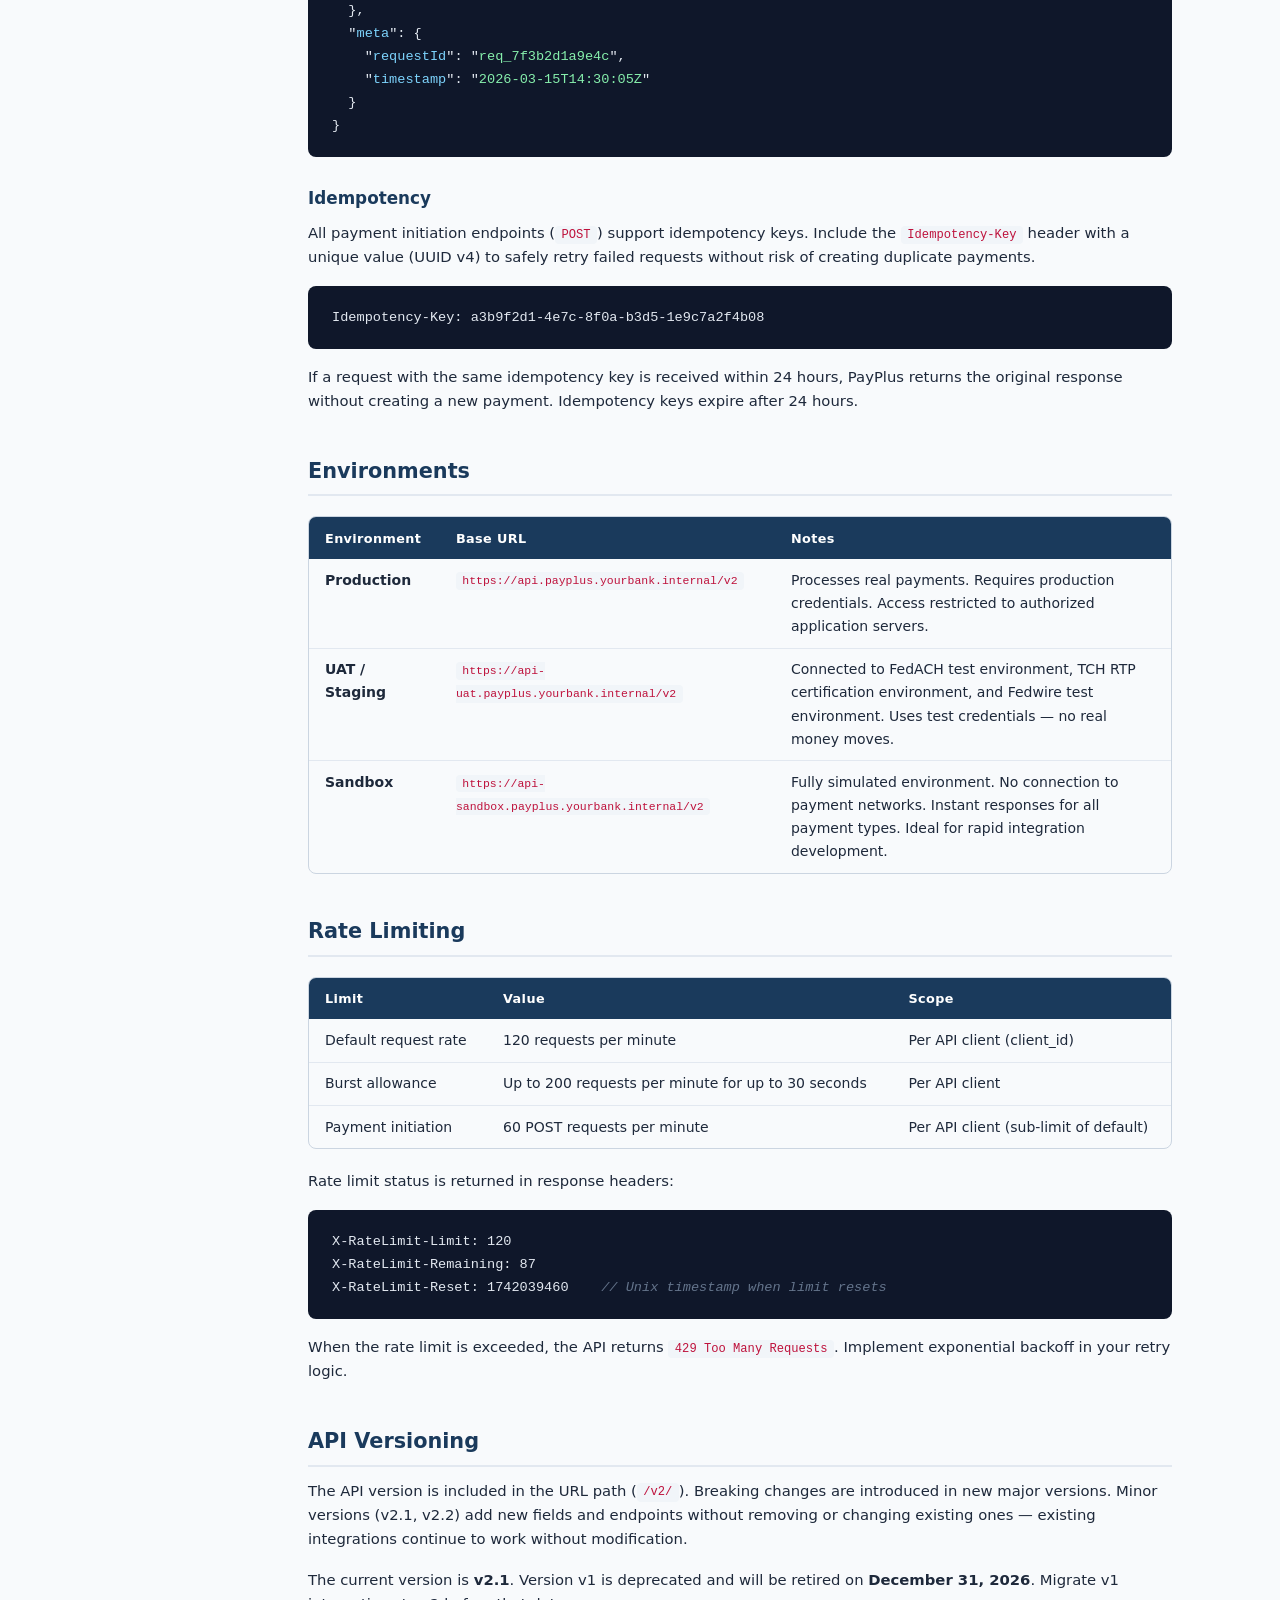
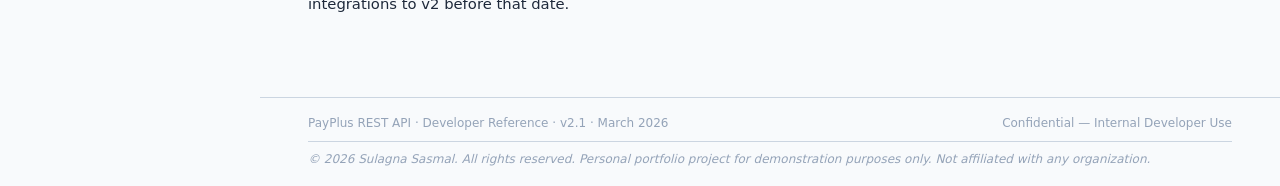
==== commit 6e4b9bb1: "Add favicon (💳) to all pages, fix British spelling (organisation → organization)" ====
--- a/index.html
+++ b/index.html
@@ -5,6 +5,7 @@
 <meta name="viewport" content="width=device-width, initial-scale=1.0">
 <title>PayPlus REST API — Developer Reference</title>
 <link rel="stylesheet" href="assets/style.css">
+<link rel="icon" href="data:image/svg+xml,<svg xmlns='http://www.w3.org/2000/svg' viewBox='0 0 100 100'><text y='.9em' font-size='90'>💳</text></svg>">
 </head>
 <body>
 
@@ -225,7 +226,7 @@
 <footer class="site-footer">
   <span>PayPlus REST API · Developer Reference · v2.1 · March 2026</span>
   <span>Confidential — Internal Developer Use</span>
-  <span class="copyright">&copy; 2026 Sulagna Sasmal. All rights reserved. Personal portfolio project for demonstration purposes only. Not affiliated with any organisation.</span>
+  <span class="copyright">&copy; 2026 Sulagna Sasmal. All rights reserved. Personal portfolio project for demonstration purposes only. Not affiliated with any organization.</span>
 </footer>
 
 </body>
